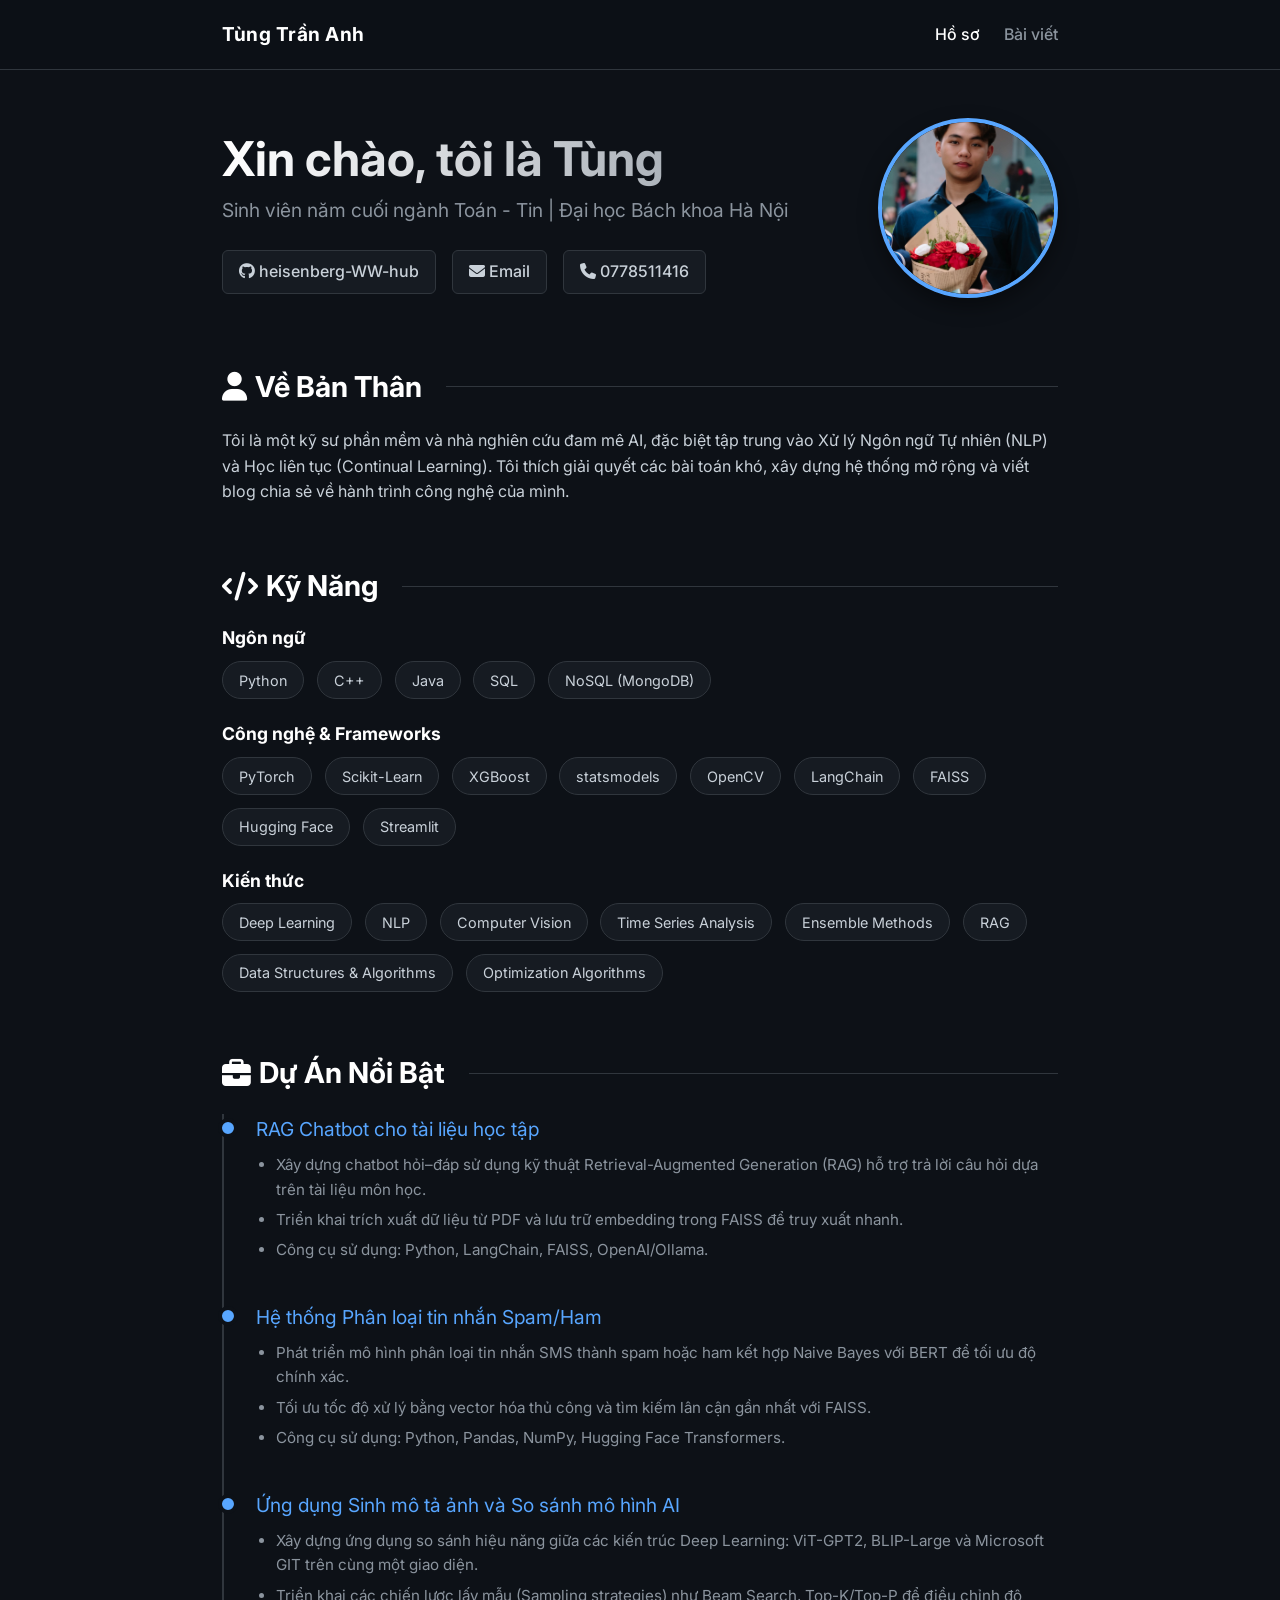
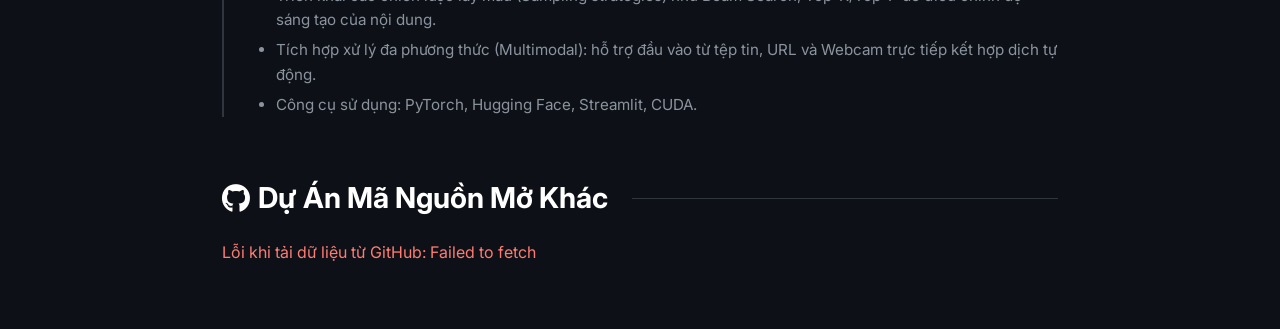
==== index.html @ 00315f03 "feat: add avatar to hero section" ====
<!DOCTYPE html>
<html lang="vi">

<head>
  <meta charset="UTF-8" />
  <meta name="viewport" content="width=device-width, initial-scale=1.0" />
  <title>Tùng Trần | Kỹ Sư Phần Mềm & Nghiên Cứu Sinh</title>
  <link href="https://fonts.googleapis.com/css2?family=Inter:wght@400;500;600;700&display=swap" rel="stylesheet">
  <link rel="stylesheet" href="style.css?v=4" />
  <link rel="stylesheet" href="https://cdnjs.cloudflare.com/ajax/libs/font-awesome/6.4.0/css/all.min.css">
</head>

<body>

  <nav class="navbar">
    <div class="nav-content">
      <a href="index.html" class="nav-logo">Tùng Trần Anh</a>
      <ul class="nav-links" style="display: flex; align-items: center;">
        <li><a href="index.html" class="active">Hồ sơ</a></li>
        <li><a href="blog.html">Bài viết</a></li>
      </ul>
    </div>
  </nav>

  <main>
    <section class="hero"
      style="display: flex; align-items: center; justify-content: space-between; flex-wrap: wrap-reverse; gap: 2rem;">
      <div style="flex: 1; min-width: 300px;">
        <h1>Xin chào, tôi là Tùng</h1>
        <p>Sinh viên năm cuối ngành Toán - Tin | Đại học Bách khoa Hà Nội</p>
        <div class="social-links">
          <a href="https://github.com/heisenberg-WW-hub" target="_blank"><i class="fab fa-github"></i>
            heisenberg-WW-hub</a>
          <a href="mailto:trantung11062004@gmail.com"><i class="fas fa-envelope"></i> Email</a>
          <a href="tel:+84778511416"><i class="fas fa-phone"></i> 0778511416</a>
        </div>
      </div>
      <div class="hero-avatar" style="text-align: center;">
        <img src="assets/avatar.jpg" alt="Trần Anh Tùng"
          style="width: 180px; height: 180px; border-radius: 50%; object-fit: cover; border: 4px solid var(--accent-color); box-shadow: 0 8px 20px rgba(0,0,0,0.4);">
      </div>
    </section>

    <section>
      <h2 class="section-title"><i class="fas fa-user"></i> Về Bản Thân</h2>
      <p>Tôi là một kỹ sư phần mềm và nhà nghiên cứu đam mê AI, đặc biệt tập trung vào Xử lý Ngôn ngữ Tự nhiên (NLP) và
        Học liên tục (Continual Learning). Tôi thích giải quyết các bài toán khó, xây dựng hệ thống mở rộng và viết blog
        chia sẻ về hành trình công nghệ của mình.</p>
    </section>

    <section>
      <h2 class="section-title"><i class="fas fa-code"></i> Kỹ Năng</h2>

      <h3 style="font-size: 1.1rem; margin-bottom: 0.8rem; color: #fff;">Ngôn ngữ</h3>
      <div class="skills-container" style="margin-bottom: 1.5rem;">
        <span class="skill-tag">Python</span>
        <span class="skill-tag">C++</span>
        <span class="skill-tag">Java</span>
        <span class="skill-tag">SQL</span>
        <span class="skill-tag">NoSQL (MongoDB)</span>
      </div>

      <h3 style="font-size: 1.1rem; margin-bottom: 0.8rem; color: #fff;">Công nghệ & Frameworks</h3>
      <div class="skills-container" style="margin-bottom: 1.5rem;">
        <span class="skill-tag">PyTorch</span>
        <span class="skill-tag">Scikit-Learn</span>
        <span class="skill-tag">XGBoost</span>
        <span class="skill-tag">statsmodels</span>
        <span class="skill-tag">OpenCV</span>
        <span class="skill-tag">LangChain</span>
        <span class="skill-tag">FAISS</span>
        <span class="skill-tag">Hugging Face</span>
        <span class="skill-tag">Streamlit</span>
      </div>

      <h3 style="font-size: 1.1rem; margin-bottom: 0.8rem; color: #fff;">Kiến thức</h3>
      <div class="skills-container">
        <span class="skill-tag">Deep Learning</span>
        <span class="skill-tag">NLP</span>
        <span class="skill-tag">Computer Vision</span>
        <span class="skill-tag">Time Series Analysis</span>
        <span class="skill-tag">Ensemble Methods</span>
        <span class="skill-tag">RAG</span>
        <span class="skill-tag">Data Structures & Algorithms</span>
        <span class="skill-tag">Optimization Algorithms</span>
      </div>
    </section>

    <section>
      <h2 class="section-title"><i class="fas fa-briefcase"></i> Dự Án Nổi Bật</h2>
      <div class="timeline">
        <div class="timeline-item">
          <div class="timeline-title"><a
              href="https://jennifer1907.github.io/Time-Series-Team-Hub/posts/module1/week-4/chat_bot/" target="_blank"
              style="color: var(--accent-color); text-decoration: none;">RAG Chatbot cho tài liệu học tập</a></div>
          <div class="timeline-desc">
            <ul style="margin-top: 8px; padding-left: 20px; color: var(--text-secondary); list-style-type: disc;">
              <li style="margin-bottom: 6px;">Xây dựng chatbot hỏi–đáp sử dụng kỹ thuật Retrieval-Augmented Generation
                (RAG) hỗ trợ trả lời câu hỏi dựa trên tài liệu môn học.</li>
              <li style="margin-bottom: 6px;">Triển khai trích xuất dữ liệu từ PDF và lưu trữ embedding trong FAISS để
                truy xuất nhanh.</li>
              <li>Công cụ sử dụng: Python, LangChain, FAISS, OpenAI/Ollama.</li>
            </ul>
          </div>
        </div>
        <div class="timeline-item">
          <div class="timeline-title"><a
              href="https://jennifer1907.github.io/Time-Series-Team-Hub/posts/module2/week-4/spam_ham_classifier/"
              target="_blank" style="color: var(--accent-color); text-decoration: none;">Hệ thống Phân loại tin nhắn
              Spam/Ham</a></div>
          <div class="timeline-desc">
            <ul style="margin-top: 8px; padding-left: 20px; color: var(--text-secondary); list-style-type: disc;">
              <li style="margin-bottom: 6px;">Phát triển mô hình phân loại tin nhắn SMS thành spam hoặc ham kết hợp
                Naive Bayes với BERT để tối ưu độ chính xác.</li>
              <li style="margin-bottom: 6px;">Tối ưu tốc độ xử lý bằng vector hóa thủ công và tìm kiếm lân cận gần nhất
                với FAISS.</li>
              <li>Công cụ sử dụng: Python, Pandas, NumPy, Hugging Face Transformers.</li>
            </ul>
          </div>
        </div>
        <div class="timeline-item">
          <div class="timeline-title"><a href="https://github.com/heisenberg-WW-hub/image-captioning-app"
              target="_blank" style="color: var(--accent-color); text-decoration: none;">Ứng dụng Sinh mô tả ảnh và So
              sánh mô hình AI</a></div>
          <div class="timeline-desc">
            <ul style="margin-top: 8px; padding-left: 20px; color: var(--text-secondary); list-style-type: disc;">
              <li style="margin-bottom: 6px;">Xây dựng ứng dụng so sánh hiệu năng giữa các kiến trúc Deep Learning:
                ViT-GPT2, BLIP-Large và Microsoft GIT trên cùng một giao diện.</li>
              <li style="margin-bottom: 6px;">Triển khai các chiến lược lấy mẫu (Sampling strategies) như Beam Search,
                Top-K/Top-P để điều chỉnh độ sáng tạo của nội dung.</li>
              <li style="margin-bottom: 6px;">Tích hợp xử lý đa phương thức (Multimodal): hỗ trợ đầu vào từ tệp tin, URL
                và Webcam trực tiếp kết hợp dịch tự động.</li>
              <li>Công cụ sử dụng: PyTorch, Hugging Face, Streamlit, CUDA.</li>
            </ul>
          </div>
        </div>
      </div>
    </section>

    <section>
      <h2 class="section-title"><i class="fab fa-github"></i> Dự Án Mã Nguồn Mở Khác</h2>
      <div class="grid" id="repo-list">
        <p style="color: var(--text-secondary);">Đang tải các dự án từ GitHub...</p>
      </div>
    </section>
  </main>

  <!-- <footer>
    <p>&copy; 2025 Tùng Trần. Được xây dựng thuần bằng HTML/CSS/JS.</p>
  </footer> -->

  <script src="script.js?v=4"></script>
</body>

</html>
---- style.css ----
:root {
  --bg-color: #0d1117;
  --surface-color: #161b22;
  --surface-hover: #21262d;
  --text-primary: #c9d1d9;
  --text-secondary: #8b949e;
  --accent-color: #58a6ff;
  --accent-glow: rgba(88, 166, 255, 0.4);
  --border-color: #30363d;
  --nav-height: 70px;
}

* {
  margin: 0;
  padding: 0;
  box-sizing: border-box;
}

body {
  font-family: 'Inter', system-ui, -apple-system, sans-serif;
  background-color: var(--bg-color);
  color: var(--text-primary);
  line-height: 1.6;
  -webkit-font-smoothing: antialiased;
}

/* Typography */
h1, h2, h3, h4 {
  color: #ffffff;
  font-weight: 700;
  line-height: 1.2;
}

a {
  color: var(--accent-color);
  text-decoration: none;
  transition: color 0.2s ease, text-shadow 0.2s ease;
}

a:hover {
  color: #79c0ff;
  text-shadow: 0 0 8px var(--accent-glow);
}

/* Navbar */
.navbar {
  position: fixed;
  top: 0;
  width: 100%;
  height: var(--nav-height);
  background: rgba(13, 17, 23, 0.8);
  backdrop-filter: blur(10px);
  -webkit-backdrop-filter: blur(10px);
  border-bottom: 1px solid var(--border-color);
  display: flex;
  justify-content: center;
  z-index: 1000;
}

.nav-content {
  width: 100%;
  max-width: 900px;
  display: flex;
  justify-content: space-between;
  align-items: center;
  padding: 0 2rem;
}

.nav-logo {
  font-size: 1.2rem;
  font-weight: 700;
  color: #fff;
  letter-spacing: 0.5px;
}

.nav-links {
  display: flex;
  gap: 1.5rem;
  list-style: none;
}

.nav-links a {
  color: var(--text-secondary);
  font-weight: 500;
}

.nav-links a:hover,
.nav-links a.active {
  color: #fff;
}

/* Main Layout */
main {
  max-width: 900px;
  margin: calc(var(--nav-height) + 3rem) auto 4rem;
  padding: 0 2rem;
}

/* Hero Section */
.hero {
  margin-bottom: 4rem;
  animation: fadeInDown 0.8s ease-out;
}

.hero h1 {
  font-size: 3rem;
  margin-bottom: 0.5rem;
  background: linear-gradient(90deg, #fff, #8b949e);
  -webkit-background-clip: text;
  -webkit-text-fill-color: transparent;
}

.hero p {
  font-size: 1.2rem;
  color: var(--text-secondary);
}

.social-links {
  margin-top: 1.5rem;
  display: flex;
  gap: 1rem;
}

.social-links a {
  display: inline-block;
  padding: 0.5rem 1rem;
  background: var(--surface-color);
  border: 1px solid var(--border-color);
  border-radius: 6px;
  color: var(--text-primary);
  font-weight: 500;
  transition: all 0.2s ease;
}

.social-links a:hover {
  background: var(--surface-hover);
  border-color: var(--accent-color);
  transform: translateY(-2px);
  box-shadow: 0 4px 12px rgba(0,0,0,0.5);
}

/* Sections */
section {
  margin-bottom: 4rem;
  animation: fadeInUp 0.8s ease-out backwards;
}

section:nth-child(2) { animation-delay: 0.2s; }
section:nth-child(3) { animation-delay: 0.4s; }
section:nth-child(4) { animation-delay: 0.6s; }

.section-title {
  font-size: 1.8rem;
  margin-bottom: 1.5rem;
  display: flex;
  align-items: center;
  gap: 0.5rem;
}

.section-title::after {
  content: '';
  flex: 1;
  height: 1px;
  background: var(--border-color);
  margin-left: 1rem;
}

/* Skills/Tags */
.skills-container {
  display: flex;
  flex-wrap: wrap;
  gap: 0.8rem;
}

.skill-tag {
  background: var(--surface-color);
  border: 1px solid var(--border-color);
  padding: 0.4rem 1rem;
  border-radius: 20px;
  font-size: 0.9rem;
  transition: all 0.2s;
}

.skill-tag:hover {
  border-color: var(--accent-color);
  color: var(--accent-color);
  background: rgba(88, 166, 255, 0.1);
}

/* Grid Layout for Projects and Posts */
.grid {
  display: grid;
  grid-template-columns: repeat(auto-fill, minmax(300px, 1fr));
  gap: 1.5rem;
}

/* Card Style */
.card {
  background: var(--surface-color);
  border: 1px solid var(--border-color);
  border-radius: 12px;
  padding: 1.5rem;
  transition: all 0.3s ease;
  display: flex;
  flex-direction: column;
}

.card:hover {
  transform: translateY(-4px);
  border-color: var(--accent-color);
  box-shadow: 0 8px 24px rgba(0,0,0,0.4);
}

.card-title {
  font-size: 1.2rem;
  margin-bottom: 0.5rem;
  display: flex;
  align-items: center;
  gap: 0.5rem;
}

.card-desc {
  color: var(--text-secondary);
  font-size: 0.95rem;
  flex: 1;
  margin-bottom: 1rem;
}

.card-footer {
  display: flex;
  justify-content: space-between;
  align-items: center;
  font-size: 0.85rem;
  color: var(--text-secondary);
}

.card-stats {
  display: flex;
  gap: 1rem;
}

.stat {
  display: flex;
  align-items: center;
  gap: 0.3rem;
}

/* Experience List */
.timeline {
  position: relative;
  padding-left: 2rem;
  border-left: 2px solid var(--border-color);
}

.timeline-item {
  position: relative;
  margin-bottom: 2.5rem;
}

.timeline-item::before {
  content: '';
  position: absolute;
  left: -2.35rem;
  top: 0.2rem;
  width: 12px;
  height: 12px;
  border-radius: 50%;
  background: var(--accent-color);
  border: 4px solid var(--bg-color);
}

.timeline-date {
  font-size: 0.85rem;
  color: var(--accent-color);
  margin-bottom: 0.3rem;
  font-weight: 600;
}

.timeline-title {
  font-size: 1.2rem;
  margin-bottom: 0.2rem;
  color: #fff;
}

.timeline-company {
  color: var(--text-secondary);
  font-weight: 500;
  margin-bottom: 0.8rem;
}

.timeline-desc {
  font-size: 0.95rem;
}

/* Footer */
footer {
  text-align: center;
  padding: 2rem;
  border-top: 1px solid var(--border-color);
  color: var(--text-secondary);
  font-size: 0.9rem;
}

/* Animations */
@keyframes fadeInUp {
  from { opacity: 0; transform: translateY(20px); }
  to { opacity: 1; transform: translateY(0); }
}

@keyframes fadeInDown {
  from { opacity: 0; transform: translateY(-20px); }
  to { opacity: 1; transform: translateY(0); }
}

/* Markdown Content Styling */
.markdown-content {
  animation: fadeInUp 0.5s ease-out;
}

.markdown-content h1, 
.markdown-content h2, 
.markdown-content h3 {
  margin-top: 2rem;
  margin-bottom: 1rem;
  padding-bottom: 0.5rem;
}

.markdown-content h1 { font-size: 2.5rem; border-bottom: 1px solid var(--border-color); }
.markdown-content h2 { font-size: 1.8rem; border-bottom: 1px solid var(--border-color); }
.markdown-content h3 { font-size: 1.4rem; }

.markdown-content p {
  margin-bottom: 1.2rem;
  font-size: 1.1rem;
}

.markdown-content a {
  text-decoration: underline;
  text-underline-offset: 4px;
}

.markdown-content ul, 
.markdown-content ol {
  margin-bottom: 1.2rem;
  padding-left: 1.5rem;
  font-size: 1.1rem;
}

.markdown-content li {
  margin-bottom: 0.5rem;
}

.markdown-content pre {
  background: var(--surface-color);
  border: 1px solid var(--border-color);
  padding: 1rem;
  border-radius: 8px;
  overflow-x: auto;
  margin-bottom: 1.5rem;
}

.markdown-content code {
  font-family: 'Fira Code', monospace;
  background: rgba(110, 118, 129, 0.4);
  padding: 0.2em 0.4em;
  border-radius: 4px;
  font-size: 0.9em;
}

.markdown-content pre code {
  background: transparent;
  padding: 0;
  border-radius: 0;
}

.markdown-content blockquote {
  border-left: 4px solid var(--accent-color);
  padding-left: 1rem;
  color: var(--text-secondary);
  font-style: italic;
  margin-bottom: 1.5rem;
}

.markdown-content img {
  max-width: 100%;
  border-radius: 8px;
  margin: 1rem 0;
}

/* Post Header */
.post-header {
  text-align: center;
  margin-bottom: 3rem;
  padding-bottom: 2rem;
  border-bottom: 1px solid var(--border-color);
}

.post-meta {
  color: var(--text-secondary);
  font-size: 0.95rem;
  margin-top: 1rem;
}

.back-link {
  display: inline-flex;
  align-items: center;
  gap: 0.5rem;
  margin-bottom: 2rem;
  color: var(--text-secondary);
}

.back-link:hover {
  color: #fff;
}

/* Language Toggle */
.lang-toggle {
  display: flex;
  align-items: center;
  background: var(--surface-color);
  border: 1px solid var(--border-color);
  border-radius: 20px;
  overflow: hidden;
  margin-left: 1rem;
}

.lang-btn {
  background: transparent;
  border: none;
  color: var(--text-secondary);
  padding: 0.3rem 0.6rem;
  font-size: 0.85rem;
  font-weight: 600;
  cursor: pointer;
  transition: all 0.2s;
}

.lang-btn:hover {
  color: #fff;
}

.lang-btn.active-lang {
  background: var(--accent-color);
  color: var(--bg-color);
}
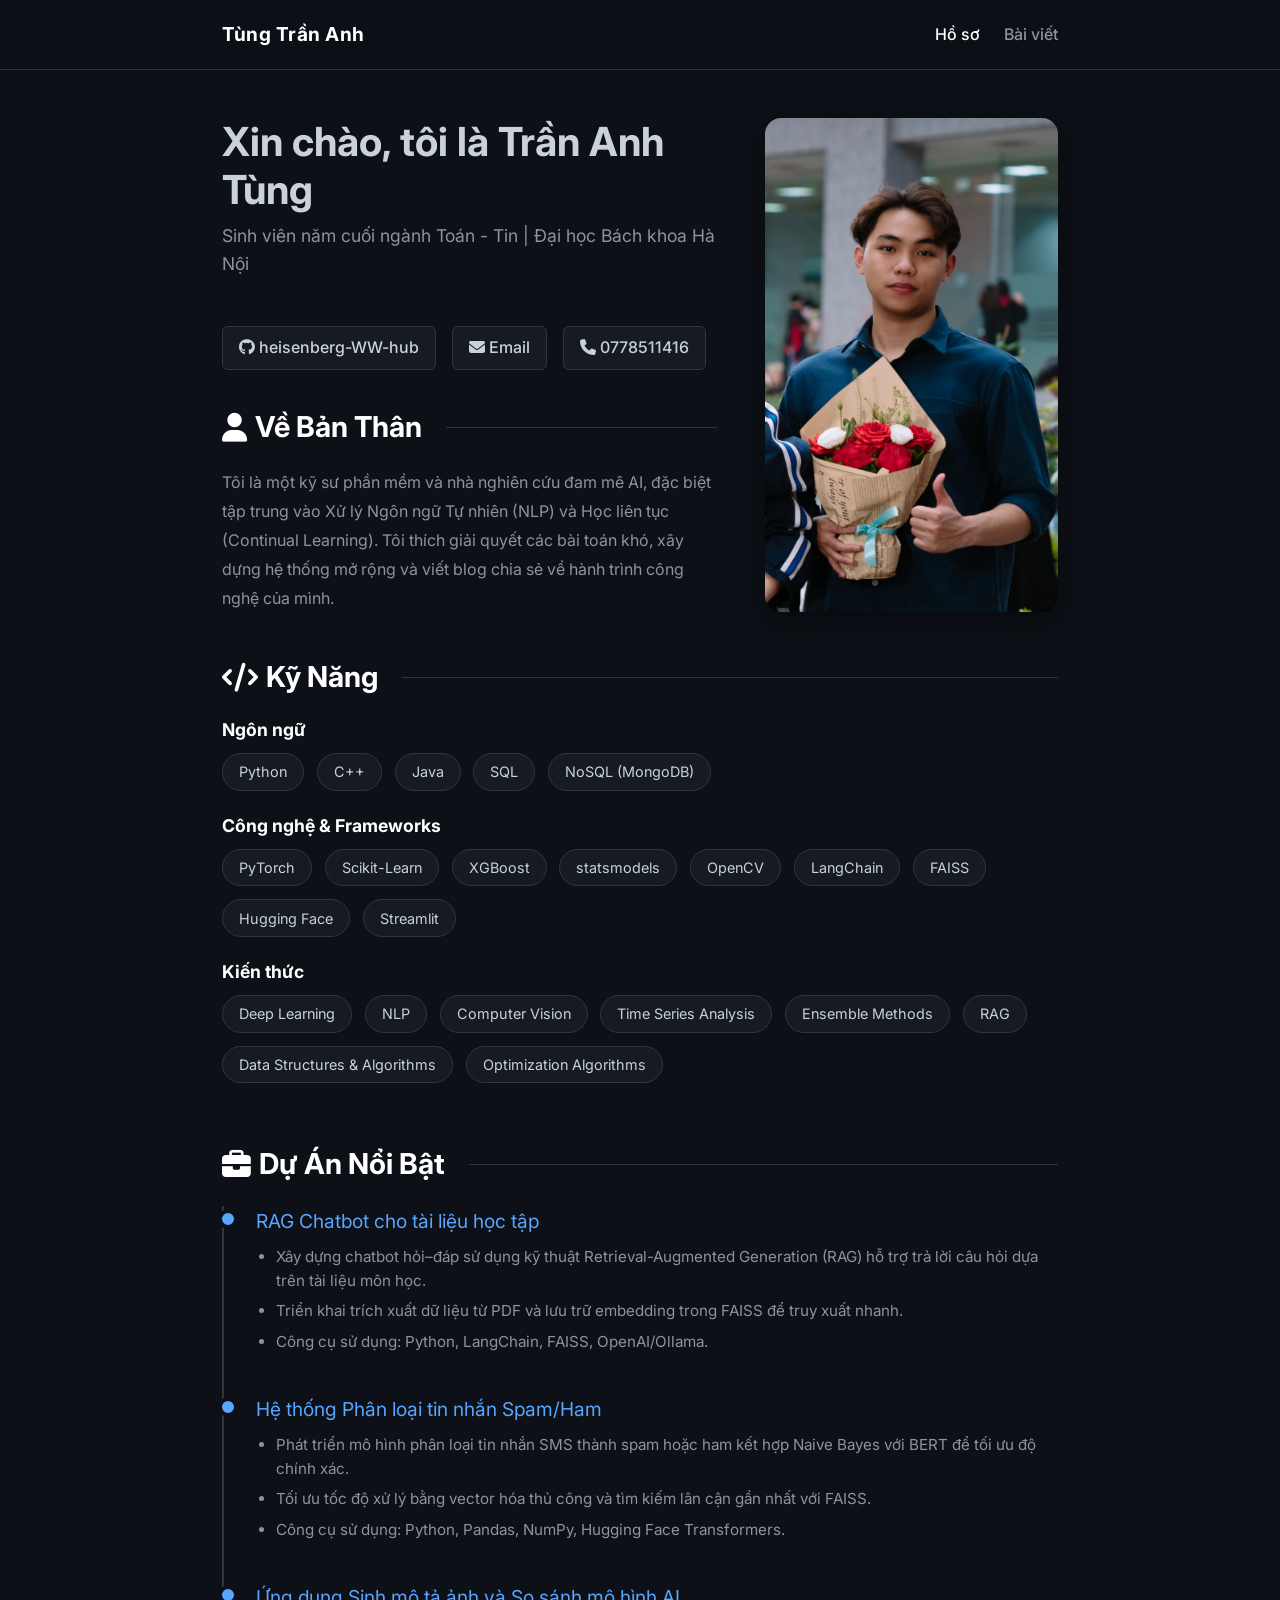
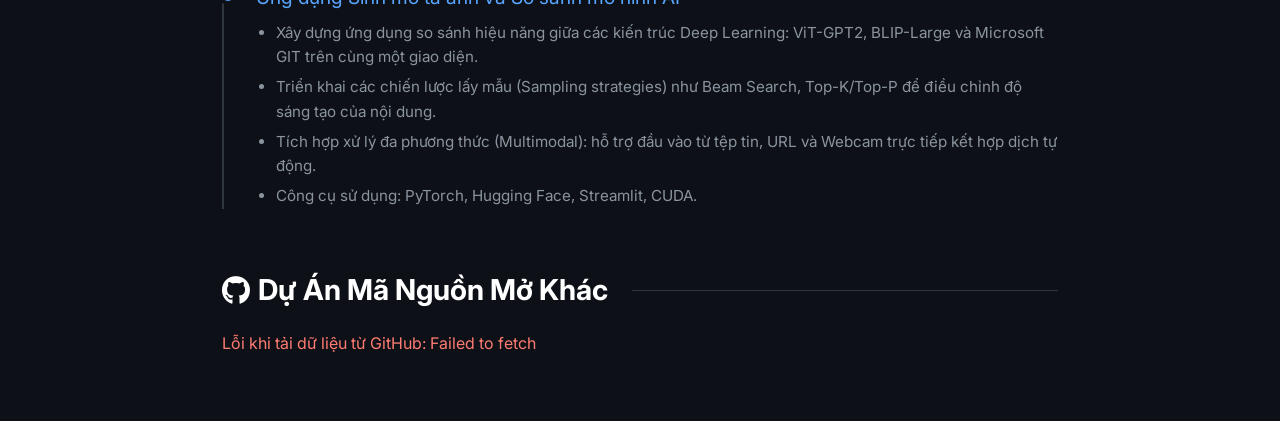
==== commit 17a7b67d: "style: update hero layout to full height split screen" ====
--- a/index.html
+++ b/index.html
@@ -23,29 +23,28 @@
   </nav>
 
   <main>
-    <section class="hero"
-      style="display: flex; align-items: center; justify-content: space-between; flex-wrap: wrap-reverse; gap: 2rem;">
-      <div style="flex: 1; min-width: 300px;">
-        <h1>Xin chào, tôi là Tùng</h1>
-        <p>Sinh viên năm cuối ngành Toán - Tin | Đại học Bách khoa Hà Nội</p>
-        <div class="social-links">
-          <a href="https://github.com/heisenberg-WW-hub" target="_blank"><i class="fab fa-github"></i>
-            heisenberg-WW-hub</a>
+    <section style="display: flex; align-items: stretch; justify-content: space-between; flex-wrap: wrap-reverse; gap: 3rem; margin-bottom: 3rem;">
+      
+      <!-- Cột Trái: Thông tin + Về bản thân -->
+      <div style="flex: 1; min-width: 300px; display: flex; flex-direction: column; justify-content: center;">
+        <h1 style="font-size: 2.5rem; margin-bottom: 0.5rem; color: var(--text-primary);">Xin chào, tôi là Trần Anh Tùng</h1>
+        <p style="font-size: 1.1rem; color: var(--text-secondary); margin-bottom: 1.5rem;">Sinh viên năm cuối ngành Toán - Tin | Đại học Bách khoa Hà Nội</p>
+        
+        <div class="social-links" style="margin-bottom: 2.5rem;">
+          <a href="https://github.com/heisenberg-WW-hub" target="_blank"><i class="fab fa-github"></i> heisenberg-WW-hub</a>
           <a href="mailto:trantung11062004@gmail.com"><i class="fas fa-envelope"></i> Email</a>
           <a href="tel:+84778511416"><i class="fas fa-phone"></i> 0778511416</a>
         </div>
+
+        <h2 class="section-title"><i class="fas fa-user"></i> Về Bản Thân</h2>
+        <p style="line-height: 1.8; color: var(--text-secondary);">Tôi là một kỹ sư phần mềm và nhà nghiên cứu đam mê AI, đặc biệt tập trung vào Xử lý Ngôn ngữ Tự nhiên (NLP) và Học liên tục (Continual Learning). Tôi thích giải quyết các bài toán khó, xây dựng hệ thống mở rộng và viết blog chia sẻ về hành trình công nghệ của mình.</p>
       </div>
-      <div class="hero-avatar" style="text-align: center;">
-        <img src="assets/avatar.jpg" alt="Trần Anh Tùng"
-          style="width: 180px; height: 180px; border-radius: 50%; object-fit: cover; border: 4px solid var(--accent-color); box-shadow: 0 8px 20px rgba(0,0,0,0.4);">
+
+      <!-- Cột Phải: Ảnh tràn full -->
+      <div style="flex: 0 0 35%; min-width: 250px;">
+        <img src="assets/avatar.jpg" alt="Trần Anh Tùng" style="width: 100%; height: 100%; object-fit: cover; border-radius: 16px; box-shadow: 0 8px 30px rgba(0,0,0,0.5); min-height: 350px;">
       </div>
-    </section>
-
-    <section>
-      <h2 class="section-title"><i class="fas fa-user"></i> Về Bản Thân</h2>
-      <p>Tôi là một kỹ sư phần mềm và nhà nghiên cứu đam mê AI, đặc biệt tập trung vào Xử lý Ngôn ngữ Tự nhiên (NLP) và
-        Học liên tục (Continual Learning). Tôi thích giải quyết các bài toán khó, xây dựng hệ thống mở rộng và viết blog
-        chia sẻ về hành trình công nghệ của mình.</p>
+      
     </section>
 
     <section>
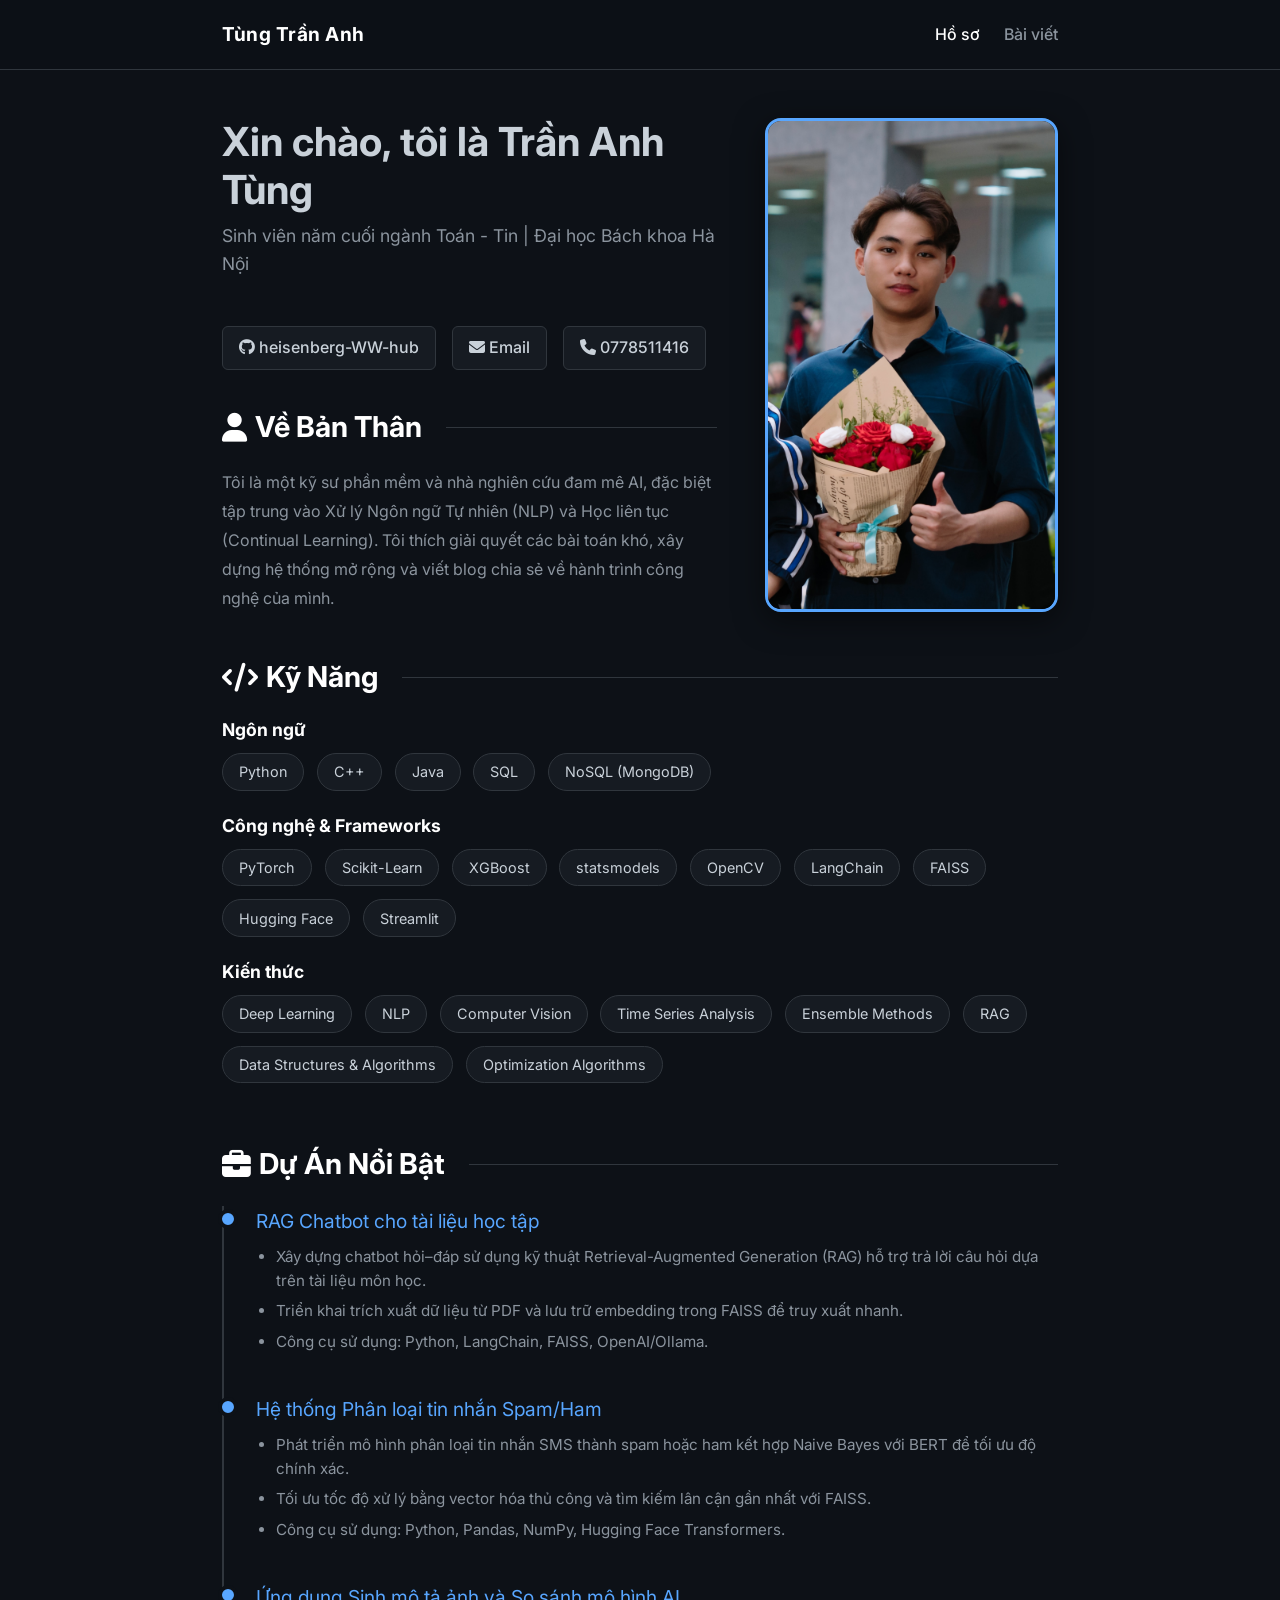
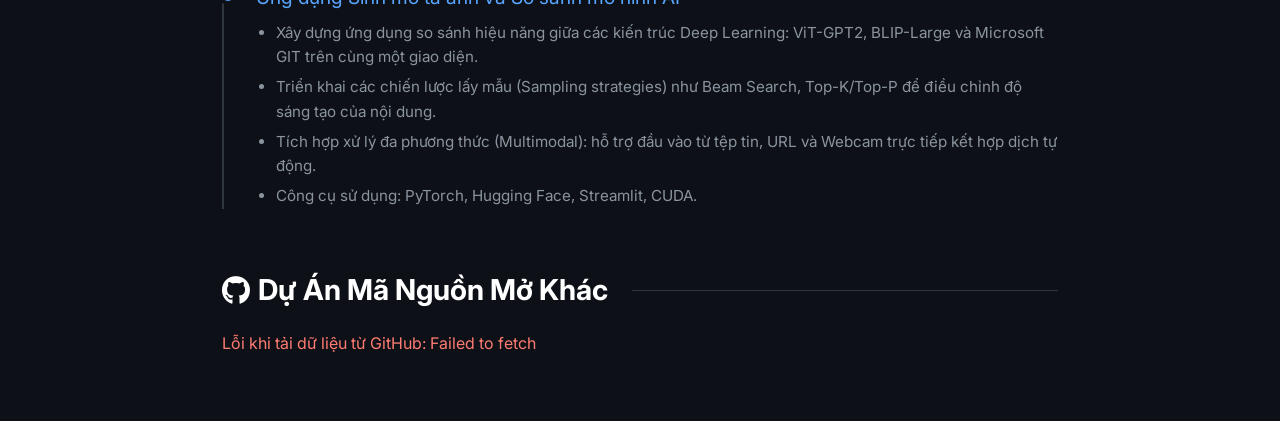
==== commit df0ebbad: "style: add border to hero avatar" ====
--- a/index.html
+++ b/index.html
@@ -42,7 +42,7 @@
 
       <!-- Cột Phải: Ảnh tràn full -->
       <div style="flex: 0 0 35%; min-width: 250px;">
-        <img src="assets/avatar.jpg" alt="Trần Anh Tùng" style="width: 100%; height: 100%; object-fit: cover; border-radius: 16px; box-shadow: 0 8px 30px rgba(0,0,0,0.5); min-height: 350px;">
+        <img src="assets/avatar.jpg" alt="Trần Anh Tùng" style="width: 100%; height: 100%; object-fit: cover; border-radius: 16px; border: 3px solid var(--accent-color); box-shadow: 0 8px 30px rgba(0,0,0,0.5); min-height: 350px;">
       </div>
       
     </section>
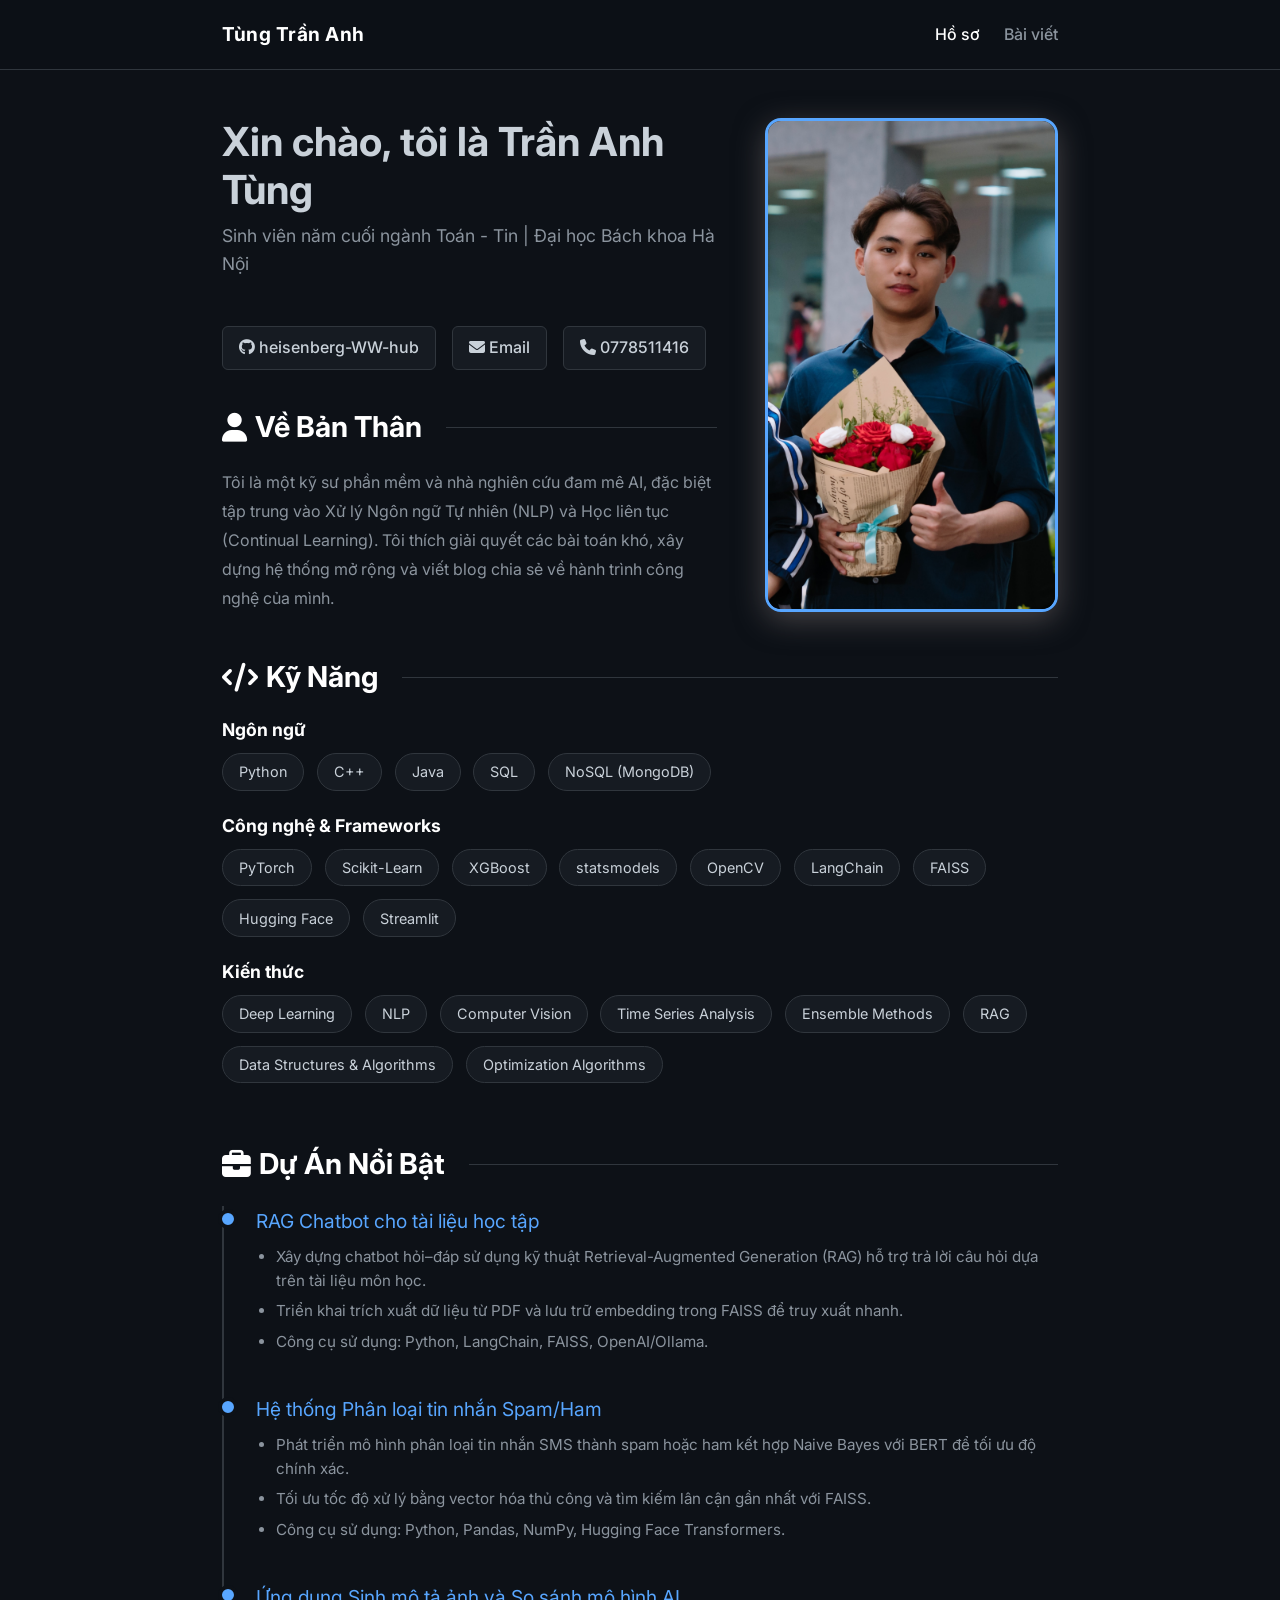
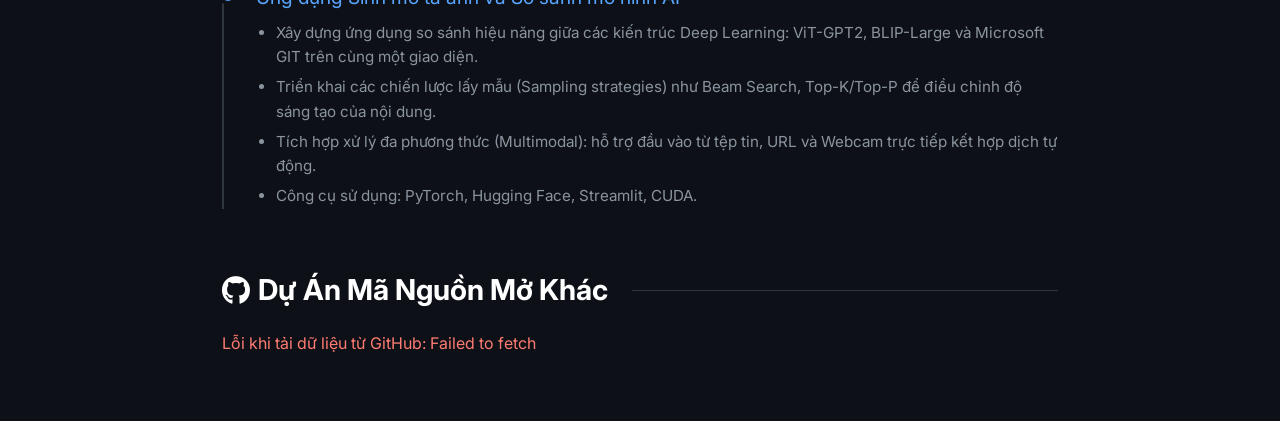
==== commit 029a573d: "chore: sync user manual adjustments" ====
--- a/index.html
+++ b/index.html
@@ -23,28 +23,35 @@
   </nav>
 
   <main>
-    <section style="display: flex; align-items: stretch; justify-content: space-between; flex-wrap: wrap-reverse; gap: 3rem; margin-bottom: 3rem;">
-      
+    <section
+      style="display: flex; align-items: stretch; justify-content: space-between; flex-wrap: wrap-reverse; gap: 3rem; margin-bottom: 3rem;">
+
       <!-- Cột Trái: Thông tin + Về bản thân -->
       <div style="flex: 1; min-width: 300px; display: flex; flex-direction: column; justify-content: center;">
-        <h1 style="font-size: 2.5rem; margin-bottom: 0.5rem; color: var(--text-primary);">Xin chào, tôi là Trần Anh Tùng</h1>
-        <p style="font-size: 1.1rem; color: var(--text-secondary); margin-bottom: 1.5rem;">Sinh viên năm cuối ngành Toán - Tin | Đại học Bách khoa Hà Nội</p>
-        
+        <h1 style="font-size: 2.5rem; margin-bottom: 0.5rem; color: var(--text-primary);">Xin chào, tôi là Trần Anh Tùng
+        </h1>
+        <p style="font-size: 1.1rem; color: var(--text-secondary); margin-bottom: 1.5rem;">Sinh viên năm cuối ngành Toán
+          - Tin | Đại học Bách khoa Hà Nội</p>
+
         <div class="social-links" style="margin-bottom: 2.5rem;">
-          <a href="https://github.com/heisenberg-WW-hub" target="_blank"><i class="fab fa-github"></i> heisenberg-WW-hub</a>
+          <a href="https://github.com/heisenberg-WW-hub" target="_blank"><i class="fab fa-github"></i>
+            heisenberg-WW-hub</a>
           <a href="mailto:trantung11062004@gmail.com"><i class="fas fa-envelope"></i> Email</a>
           <a href="tel:+84778511416"><i class="fas fa-phone"></i> 0778511416</a>
         </div>
 
         <h2 class="section-title"><i class="fas fa-user"></i> Về Bản Thân</h2>
-        <p style="line-height: 1.8; color: var(--text-secondary);">Tôi là một kỹ sư phần mềm và nhà nghiên cứu đam mê AI, đặc biệt tập trung vào Xử lý Ngôn ngữ Tự nhiên (NLP) và Học liên tục (Continual Learning). Tôi thích giải quyết các bài toán khó, xây dựng hệ thống mở rộng và viết blog chia sẻ về hành trình công nghệ của mình.</p>
+        <p style="line-height: 1.8; color: var(--text-secondary);">Tôi là một kỹ sư phần mềm và nhà nghiên cứu đam mê
+          AI, đặc biệt tập trung vào Xử lý Ngôn ngữ Tự nhiên (NLP) và Học liên tục (Continual Learning). Tôi thích giải
+          quyết các bài toán khó, xây dựng hệ thống mở rộng và viết blog chia sẻ về hành trình công nghệ của mình.</p>
       </div>
 
       <!-- Cột Phải: Ảnh tràn full -->
       <div style="flex: 0 0 35%; min-width: 250px;">
-        <img src="assets/avatar.jpg" alt="Trần Anh Tùng" style="width: 100%; height: 100%; object-fit: cover; border-radius: 16px; border: 3px solid var(--accent-color); box-shadow: 0 8px 30px rgba(0,0,0,0.5); min-height: 350px;">
+        <img src="assets/avatar.jpg" alt="Trần Anh Tùng"
+          style="width: 100%; height: 100%; object-fit: cover; border-radius: 16px; border: 3px solid var(--accent-color); box-shadow: 0 8px 30px rgba(125, 115, 115, 0.5); min-height: 350px;">
       </div>
-      
+
     </section>
 
     <section>
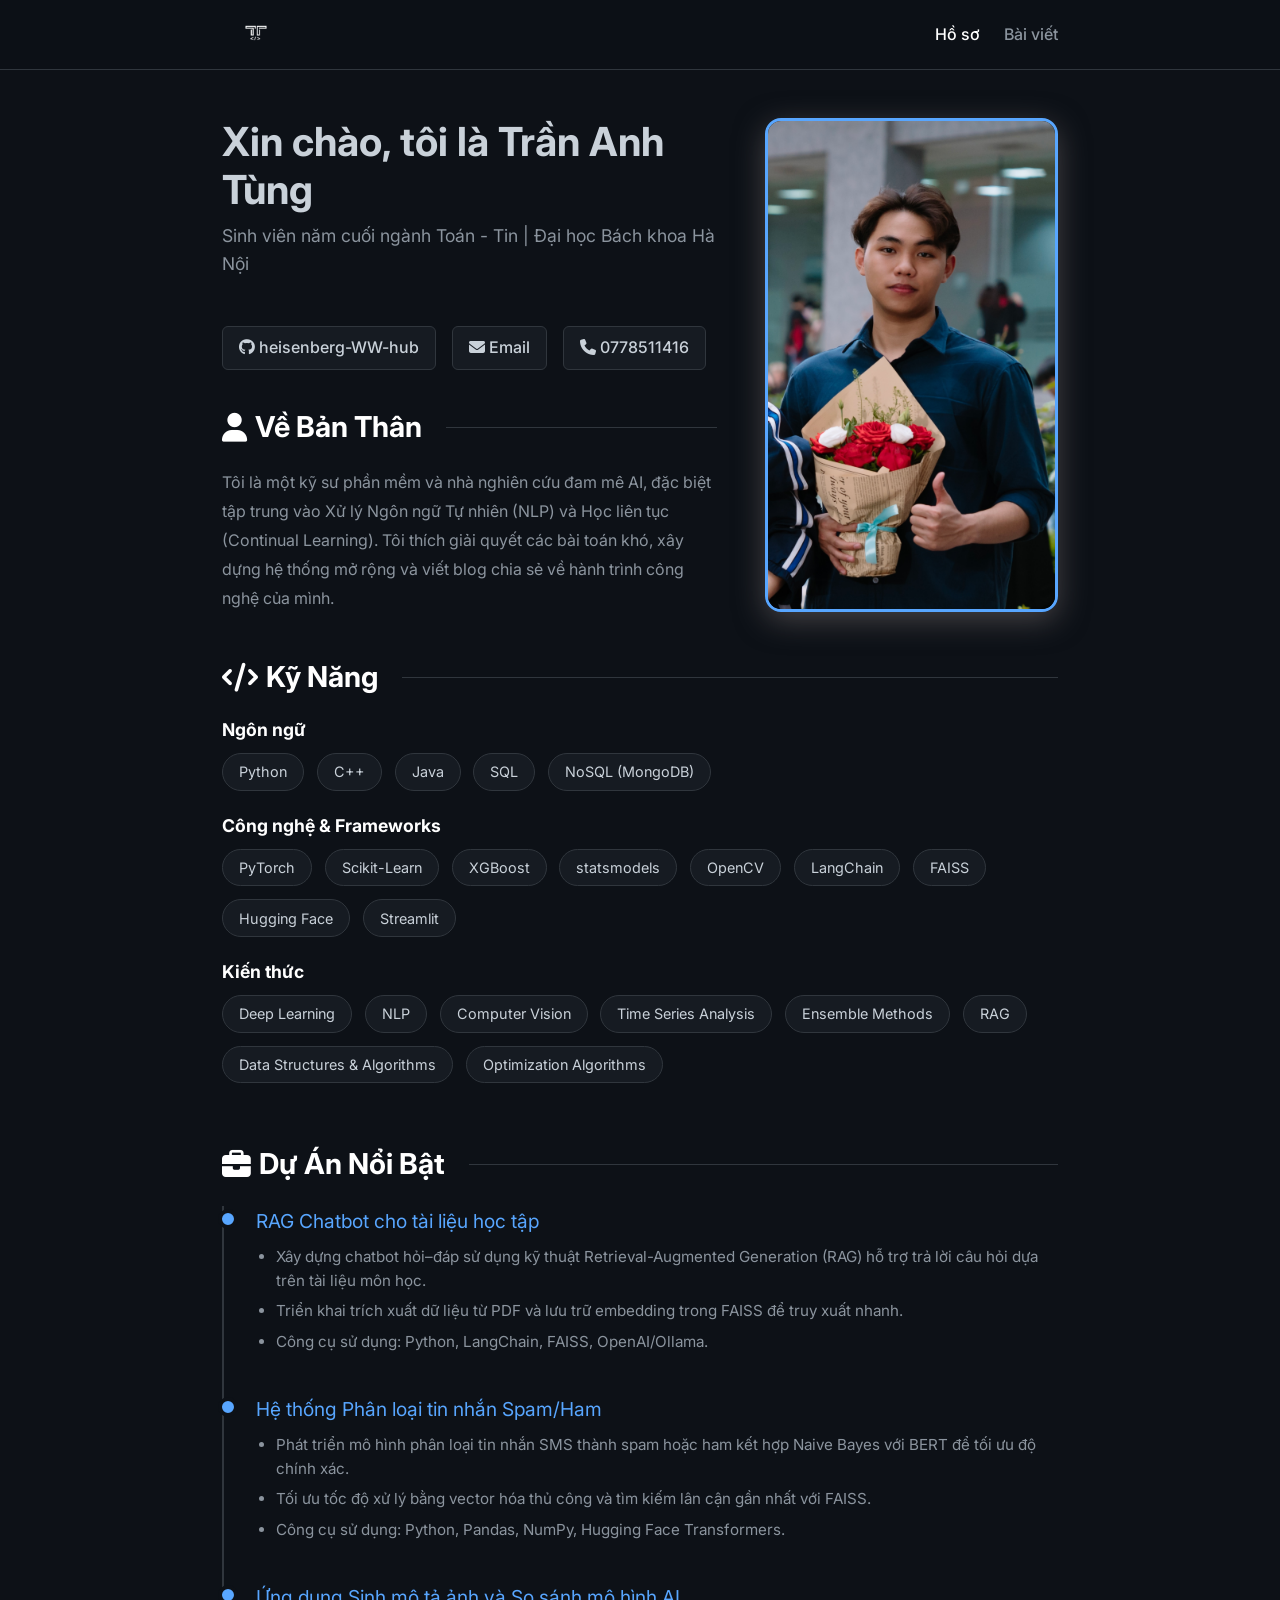
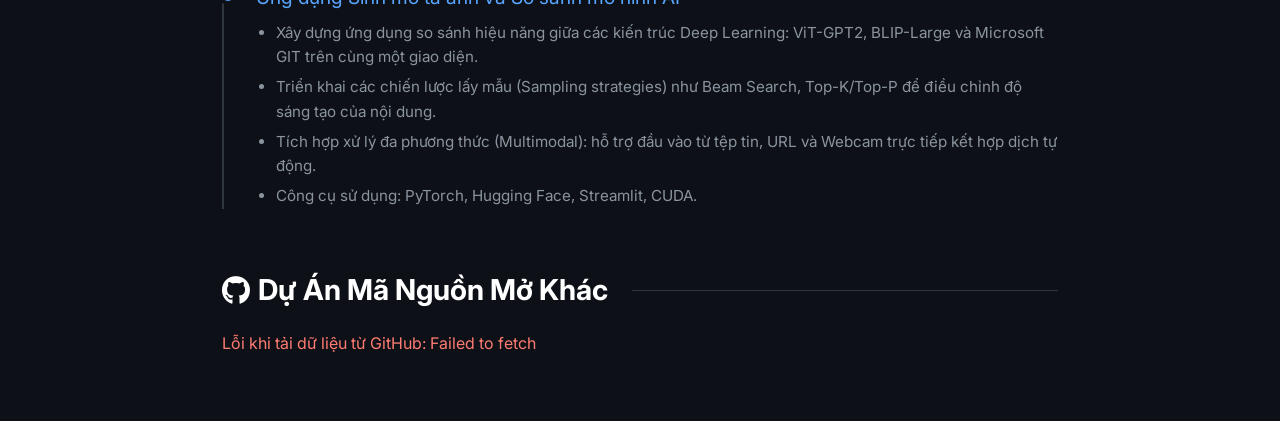
==== commit 9c37cee0: "style: replace text logo with custom image logo" ====
--- a/index.html
+++ b/index.html
@@ -4,7 +4,7 @@
 <head>
   <meta charset="UTF-8" />
   <meta name="viewport" content="width=device-width, initial-scale=1.0" />
-  <title>Tùng Trần | Kỹ Sư Phần Mềm & Nghiên Cứu Sinh</title>
+  <title>Tùng Trần Anh</title>
   <link href="https://fonts.googleapis.com/css2?family=Inter:wght@400;500;600;700&display=swap" rel="stylesheet">
   <link rel="stylesheet" href="style.css?v=4" />
   <link rel="stylesheet" href="https://cdnjs.cloudflare.com/ajax/libs/font-awesome/6.4.0/css/all.min.css">
@@ -14,7 +14,7 @@
 
   <nav class="navbar">
     <div class="nav-content">
-      <a href="index.html" class="nav-logo">Tùng Trần Anh</a>
+      <a href="index.html" class="nav-logo"><img src="assets/logo.png" alt="Tùng Trần Anh" style="height: 45px; width: auto; display: block;"></a>
       <ul class="nav-links" style="display: flex; align-items: center;">
         <li><a href="index.html" class="active">Hồ sơ</a></li>
         <li><a href="blog.html">Bài viết</a></li>
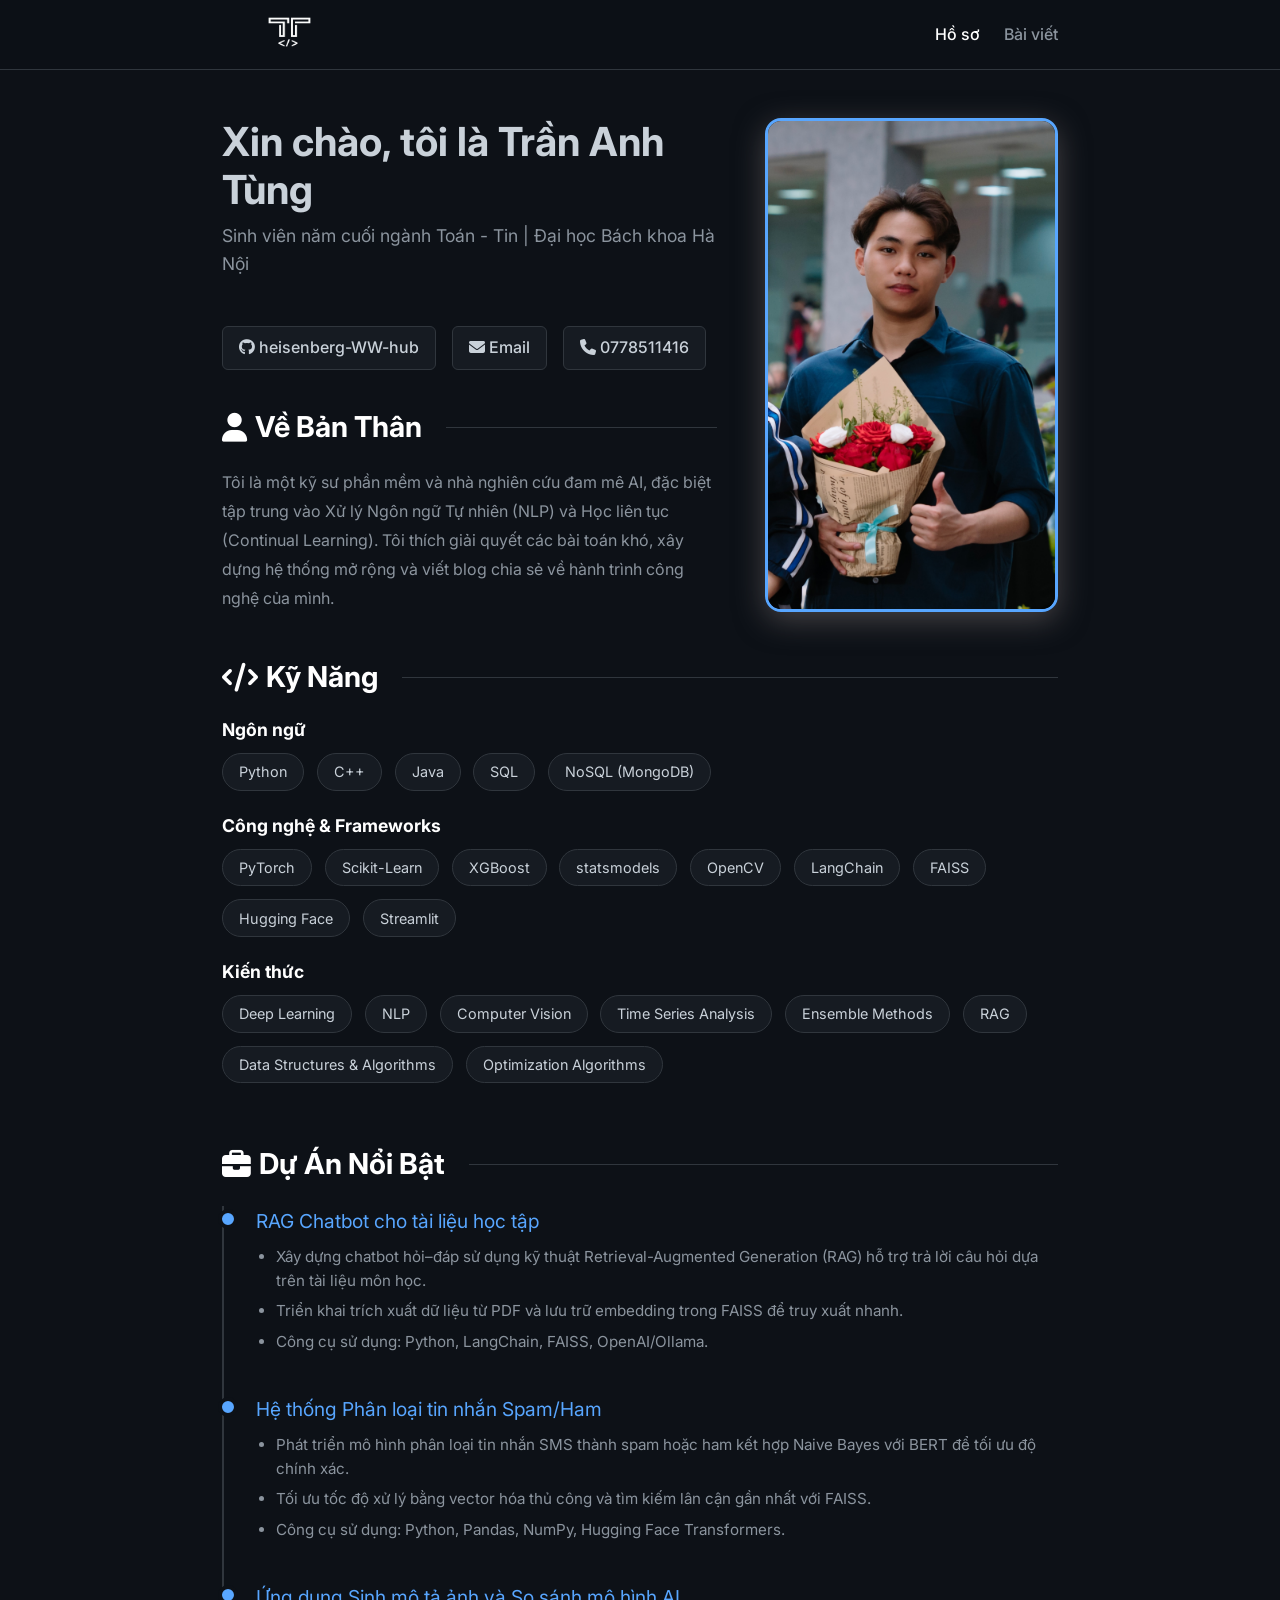
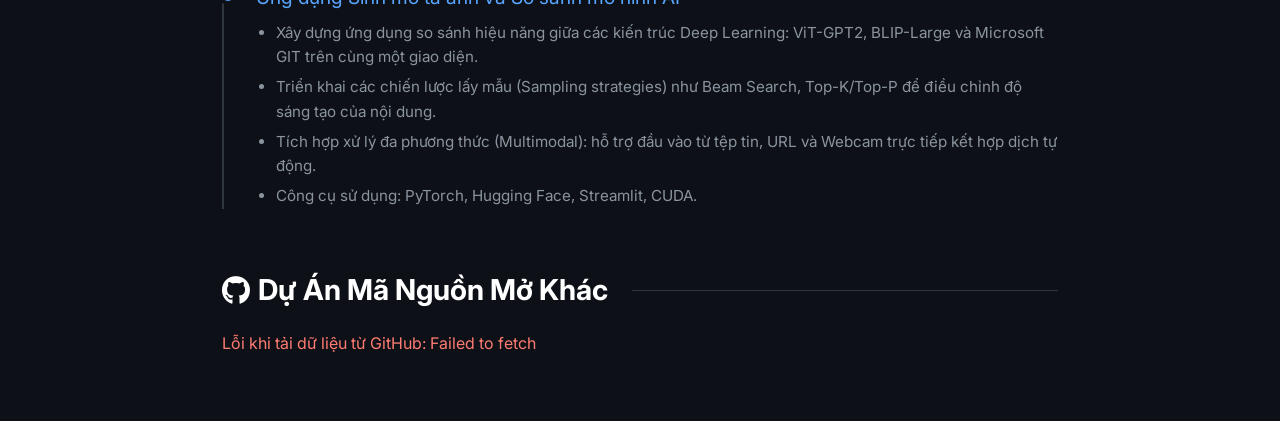
==== commit 49d61fe7: "style: double the size of logo in navbar" ====
--- a/index.html
+++ b/index.html
@@ -5,6 +5,7 @@
   <meta charset="UTF-8" />
   <meta name="viewport" content="width=device-width, initial-scale=1.0" />
   <title>Tùng Trần Anh</title>
+  <link rel="icon" type="image/png" href="assets/logo.png">
   <link href="https://fonts.googleapis.com/css2?family=Inter:wght@400;500;600;700&display=swap" rel="stylesheet">
   <link rel="stylesheet" href="style.css?v=4" />
   <link rel="stylesheet" href="https://cdnjs.cloudflare.com/ajax/libs/font-awesome/6.4.0/css/all.min.css">
@@ -14,7 +15,7 @@
 
   <nav class="navbar">
     <div class="nav-content">
-      <a href="index.html" class="nav-logo"><img src="assets/logo.png" alt="Tùng Trần Anh" style="height: 45px; width: auto; display: block;"></a>
+      <a href="index.html" class="nav-logo"><img src="assets/logo.png" alt="Tùng Trần Anh" style="height: 90px; width: auto; display: block;"></a>
       <ul class="nav-links" style="display: flex; align-items: center;">
         <li><a href="index.html" class="active">Hồ sơ</a></li>
         <li><a href="blog.html">Bài viết</a></li>
